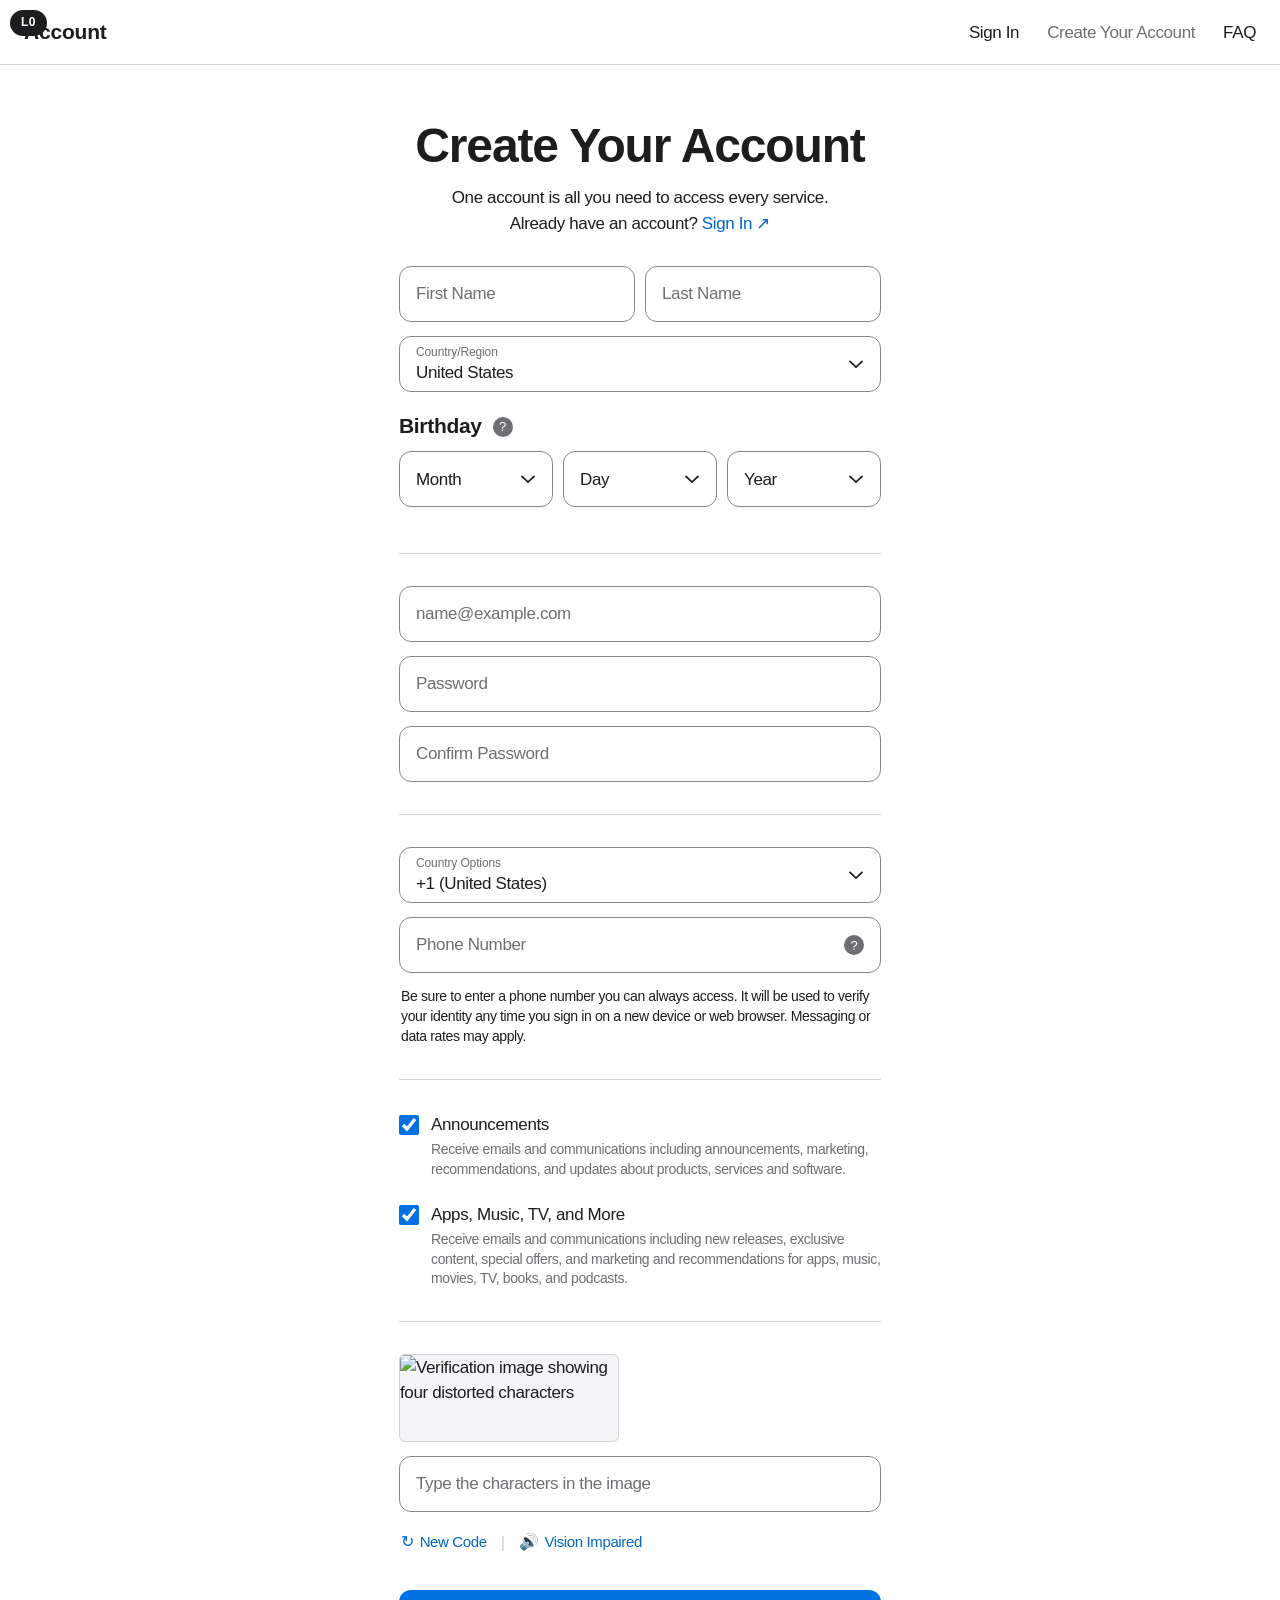
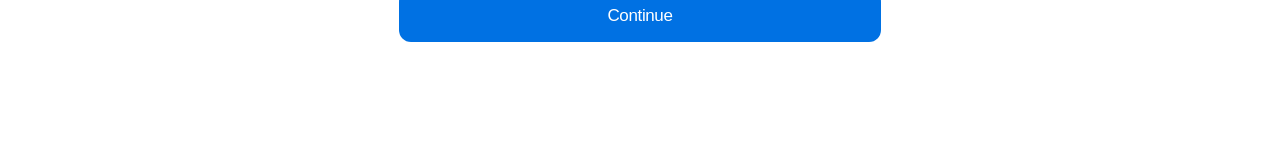
==== apple-signup.html @ 947944c7 "Add files via upload" ====
<!DOCTYPE html>
<html lang="en">
<head>
<meta charset="utf-8">
<meta name="viewport" content="width=device-width, initial-scale=1">
<title>Create Your Account — Accessibility Testbed</title>
<link rel="stylesheet" href="style.css">
</head>
<body>

<span class="level-badge" aria-hidden="true" data-level-badge>L0</span>

<header class="topbar">
  <a class="topbar__brand" href="#main">Account</a>
  <nav class="topbar__nav" aria-label="Account navigation">
    <a href="#main">Sign In</a>
    <a href="#main" aria-current="page">Create Your Account</a>
    <a href="#main">FAQ</a>
  </nav>
</header>

<main id="main" class="page">

  <h1 class="page__title">Create Your Account</h1>
  <p class="page__lede">
    One account is all you need to access every service.<br>
    Already have an account? <a href="#main">Sign In <span aria-hidden="true">&#8599;</span></a>
  </p>

  <form class="form" action="#" method="post" novalidate>

    <!-- ============ SECTION: Your name ============ -->
    <section class="section" aria-labelledby="sec-name">
      <h2 id="sec-name" class="sr-only">Your name</h2>

      <div class="row row--2">
        <div class="field">
          <label class="sr-only" for="first-name" data-labels="first-name">First Name</label>
          <input class="control" type="text" id="first-name" name="first-name"
                 placeholder="First Name" autocomplete="given-name"
                 data-field="first-name"
                 data-gt-label="First Name"
                 data-gt-alt="First name|Given name"
                 data-gt-role="textbox"
                 data-gt-section="Your name">
        </div>

        <div class="field">
          <label class="sr-only" for="last-name" data-labels="last-name">Last Name</label>
          <input class="control" type="text" id="last-name" name="last-name"
                 placeholder="Last Name" autocomplete="family-name"
                 data-field="last-name"
                 data-gt-label="Last Name"
                 data-gt-alt="Last name|Surname|Family name"
                 data-gt-role="textbox"
                 data-gt-section="Your name">
        </div>
      </div>

      <div class="field field--stacked">
        <label class="field__cap" for="country-region" data-labels="country-region">Country/Region</label>
        <select class="control control--select" id="country-region" name="country-region"
                autocomplete="country"
                data-field="country-region"
                data-gt-label="Country/Region"
                data-gt-alt="Country|Region|Country or region"
                data-gt-role="combobox"
                data-gt-section="Your name">
          <option selected>United States</option>
          <option>India</option>
          <option>United Kingdom</option>
          <option>Canada</option>
          <option>Australia</option>
        </select>
      </div>

      <fieldset class="fieldset">
        <legend class="fieldset__legend" data-labels="birth-group">
          Birthday
          <button class="iconbtn" type="button"
                  aria-label="Why we ask for your birthday"
                  data-field="birthday-help"
                  data-gt-label="Why we ask for your birthday"
                  data-gt-alt="Birthday help|More information about birthday"
                  data-gt-role="button"
                  data-gt-section="Your name">
            <span aria-hidden="true">?</span>
          </button>
        </legend>

        <div class="row row--3">
          <div class="field">
            <label class="sr-only" for="birth-month" data-labels="birth-month">Month</label>
            <select class="control control--select" id="birth-month" name="birth-month"
                    data-field="birth-month"
                    data-gt-label="Birthday Month"
                    data-gt-alt="Month|Birth month"
                    data-gt-role="combobox"
                    data-gt-section="Birthday">
              <option value="" selected>Month</option>
              <option>January</option><option>February</option><option>March</option>
            </select>
          </div>
          <div class="field">
            <label class="sr-only" for="birth-day" data-labels="birth-day">Day</label>
            <select class="control control--select" id="birth-day" name="birth-day"
                    data-field="birth-day"
                    data-gt-label="Birthday Day"
                    data-gt-alt="Day|Birth day|Date"
                    data-gt-role="combobox"
                    data-gt-section="Birthday">
              <option value="" selected>Day</option>
              <option>1</option><option>2</option><option>3</option>
            </select>
          </div>
          <div class="field">
            <label class="sr-only" for="birth-year" data-labels="birth-year">Year</label>
            <select class="control control--select" id="birth-year" name="birth-year"
                    data-field="birth-year"
                    data-gt-label="Birthday Year"
                    data-gt-alt="Year|Birth year"
                    data-gt-role="combobox"
                    data-gt-section="Birthday">
              <option value="" selected>Year</option>
              <option>2000</option><option>1999</option><option>1998</option>
            </select>
          </div>
        </div>
      </fieldset>
    </section>

    <hr class="rule">

    <!-- ============ SECTION: Account credentials ============ -->
    <section class="section" aria-labelledby="sec-account">
      <h2 id="sec-account" class="sr-only">Account credentials</h2>

      <div class="field">
        <label class="sr-only" for="email" data-labels="email">Email address</label>
        <input class="control" type="email" id="email" name="email"
               placeholder="name@example.com" autocomplete="email"
               data-field="email"
               data-gt-label="Email address"
               data-gt-alt="Email|E-mail|Email address"
               data-gt-role="textbox"
               data-gt-section="Account credentials">
      </div>

      <div class="field">
        <label class="sr-only" for="password" data-labels="password">Password</label>
        <input class="control" type="password" id="password" name="password"
               placeholder="Password" autocomplete="new-password"
               data-field="password"
               data-gt-label="Password"
               data-gt-alt="Password|New password|Create password"
               data-gt-role="textbox"
               data-gt-section="Account credentials">
      </div>

      <div class="field">
        <label class="sr-only" for="confirm-password" data-labels="confirm-password">Confirm Password</label>
        <input class="control" type="password" id="confirm-password" name="confirm-password"
               placeholder="Confirm Password" autocomplete="new-password"
               data-field="confirm-password"
               data-gt-label="Confirm Password"
               data-gt-alt="Confirm password|Re-enter password|Repeat password|Verify password"
               data-gt-role="textbox"
               data-gt-section="Account credentials">
      </div>
    </section>

    <hr class="rule">

    <!-- ============ SECTION: Phone verification ============ -->
    <section class="section" aria-labelledby="sec-phone">
      <h2 id="sec-phone" class="sr-only">Phone verification</h2>

      <div class="field field--stacked">
        <label class="field__cap" for="phone-country" data-labels="phone-country">Country Options</label>
        <select class="control control--select" id="phone-country" name="phone-country"
                data-field="phone-country"
                data-gt-label="Phone country code"
                data-gt-alt="Country Options|Country code|Dialling code"
                data-gt-role="combobox"
                data-gt-section="Phone verification">
          <option selected>+1 (United States)</option>
          <option>+91 (India)</option>
          <option>+44 (United Kingdom)</option>
        </select>
      </div>

      <div class="field field--withicon">
        <label class="sr-only" for="phone-number" data-labels="phone-number">Phone Number</label>
        <input class="control" type="tel" id="phone-number" name="phone-number"
               placeholder="Phone Number" autocomplete="tel-national"
               aria-describedby="phone-hint"
               data-field="phone-number"
               data-gt-label="Phone Number"
               data-gt-alt="Phone|Phone number|Mobile number|Telephone number"
               data-gt-role="textbox"
               data-gt-section="Phone verification">
        <button class="iconbtn iconbtn--inset" type="button"
                aria-label="Why we ask for your phone number"
                data-field="phone-help"
                data-gt-label="Why we ask for your phone number"
                data-gt-alt="Phone number help|More information about phone number"
                data-gt-role="button"
                data-gt-section="Phone verification">
          <span aria-hidden="true">?</span>
        </button>
      </div>

      <p class="hint" id="phone-hint">
        Be sure to enter a phone number you can always access. It will be used to verify
        your identity any time you sign in on a new device or web browser. Messaging or
        data rates may apply.
      </p>
    </section>

    <hr class="rule">

    <!-- ============ SECTION: Email preferences ============ -->
    <section class="section" aria-labelledby="sec-prefs">
      <h2 id="sec-prefs" class="sr-only">Email preferences</h2>

      <div class="check">
        <input class="check__box" type="checkbox" id="opt-announcements" name="opt-announcements" checked
               aria-describedby="desc-announcements"
               data-field="opt-announcements"
               data-gt-label="Announcements"
               data-gt-alt="Announcements|Receive announcements|Marketing announcements"
               data-gt-role="checkbox"
               data-gt-section="Email preferences">
        <div class="check__body">
          <label class="check__label" for="opt-announcements" data-labels="opt-announcements">Announcements</label>
          <p class="check__desc" id="desc-announcements">
            Receive emails and communications including announcements, marketing,
            recommendations, and updates about products, services and software.
          </p>
        </div>
      </div>

      <div class="check">
        <input class="check__box" type="checkbox" id="opt-media" name="opt-media" checked
               aria-describedby="desc-media"
               data-field="opt-media"
               data-gt-label="Apps, Music, TV, and More"
               data-gt-alt="Apps Music TV and More|Media and entertainment emails"
               data-gt-role="checkbox"
               data-gt-section="Email preferences">
        <div class="check__body">
          <label class="check__label" for="opt-media" data-labels="opt-media">Apps, Music, TV, and More</label>
          <p class="check__desc" id="desc-media">
            Receive emails and communications including new releases, exclusive content,
            special offers, and marketing and recommendations for apps, music, movies,
            TV, books, and podcasts.
          </p>
        </div>
      </div>
    </section>

    <hr class="rule">

    <!-- ============ SECTION: Verification ============ -->
    <section class="section" aria-labelledby="sec-verify">
      <h2 id="sec-verify" class="sr-only">Verification</h2>

      <div class="verify">
        <img class="verify__img" src="assets/captcha.svg" width="220" height="88"
             alt="Verification image showing four distorted characters"
             data-field="captcha-image"
             data-gt-label="Verification image showing four distorted characters"
             data-gt-alt="Captcha image|Verification image|Security image"
             data-gt-role="image"
             data-gt-section="Verification">

        <div class="field verify__field">
          <label class="sr-only" for="captcha-input" data-labels="captcha-input">Type the characters in the image</label>
          <input class="control" type="text" id="captcha-input" name="captcha-input"
                 placeholder="Type the characters in the image" autocomplete="off"
                 data-field="captcha-input"
                 data-gt-label="Type the characters in the image"
                 data-gt-alt="Verification code|Captcha answer|Characters from the image"
                 data-gt-role="textbox"
                 data-gt-section="Verification">
        </div>
      </div>

      <div class="verify__actions">
        <button class="linkbtn" type="button"
                data-field="new-code"
                data-gt-label="New Code"
                data-gt-alt="New code|Refresh code|Get a new image"
                data-gt-role="button"
                data-gt-section="Verification">
          <span class="linkbtn__icon" aria-hidden="true">&#8635;</span>
          <span class="linkbtn__text" data-labels="new-code">New Code</span>
        </button>

        <span class="verify__sep" aria-hidden="true">|</span>

        <button class="linkbtn" type="button"
                aria-label="Hear the characters instead"
                data-field="audio-code"
                data-gt-label="Hear the characters instead"
                data-gt-alt="Audio code|Vision impaired option|Play audio version"
                data-gt-role="button"
                data-gt-section="Verification">
          <span class="linkbtn__icon" aria-hidden="true">&#128266;</span>
          <span class="linkbtn__text" aria-hidden="true">Vision Impaired</span>
        </button>
      </div>
    </section>

    <div class="submit">
      <button class="btn" type="submit"
              data-field="continue"
              data-gt-label="Continue"
              data-gt-alt="Continue|Submit|Create account"
              data-gt-role="button"
              data-gt-section="Verification">
        <span data-labels="continue">Continue</span>
      </button>
    </div>

  </form>
</main>

</body>
</html>
---- style.css ----
/* ==========================================================================
   Testbed stylesheet

   Written for this study. No third-party CSS is reproduced here.
   Dimensions and colours were measured from a rendered reference screenshot
   and re-implemented independently: 482px column, 56px controls, 1px #86868b
   borders, 12px radius, #6e6e73 placeholder ink.

   The same file is loaded by every level, which is what guarantees that L0-L5
   render identically. If you change a metric here, change its ghost-text
   counterpart too and re-run the parity check.
   ========================================================================== */

:root {
  --ink:          #1d1d1f;   /* body and headline text                       */
  --ink-soft:     #6e6e73;   /* placeholders, captions, help glyphs          */
  --line:         #d2d2d7;   /* hairline rules                               */
  --line-control: #86868b;   /* control borders                              */
  --link:         #0066cc;
  --accent:       #0071e3;
  --accent-hover: #0077ed;
  --bg:           #ffffff;

  --radius:       12px;
  --control-h:    56px;
  --pad-x:        16px;      /* control padding; ghost text uses +1px border */
  --gap-x:        10px;
  --gap-y:        14px;
  --column:       482px;

  /* SF Pro is not licensed for redistribution, so it is referenced but not
     bundled. On Android the stack resolves to Roboto. For closer parity,
     drop Inter woff2 files into assets/ and uncomment the @font-face below. */
  --font: -apple-system, BlinkMacSystemFont, "SF Pro Text", "SF Pro Display",
          "Segoe UI", Roboto, Helvetica, Arial, sans-serif;
}

/*
@font-face {
  font-family: "Inter";
  src: url("inter-regular.woff2") format("woff2");
  font-weight: 400; font-display: swap;
}
*/

* { box-sizing: border-box; }

html { -webkit-text-size-adjust: 100%; }

body {
  margin: 0;
  background: var(--bg);
  color: var(--ink);
  font-family: var(--font);
  font-size: 17px;
  line-height: 1.47059;
  letter-spacing: -0.022em;
  -webkit-font-smoothing: antialiased;
  -moz-osx-font-smoothing: grayscale;
}

/* ---------- utility ------------------------------------------------------ */

.sr-only {
  position: absolute;
  width: 1px; height: 1px;
  padding: 0; margin: -1px;
  overflow: hidden;
  clip: rect(0 0 0 0);
  clip-path: inset(50%);
  white-space: nowrap;
  border: 0;
}

.level-badge {
  position: fixed;
  top: 10px; left: 10px;
  z-index: 99;
  padding: 4px 11px;
  border-radius: 980px;
  background: var(--ink);
  color: #fff;
  font-size: 12px;
  font-weight: 600;
  letter-spacing: 0.04em;
  font-variant-numeric: tabular-nums;
  pointer-events: none;
}

/* ---------- top bar ------------------------------------------------------ */

.topbar {
  display: flex;
  align-items: center;
  justify-content: space-between;
  gap: 28px;
  padding: 17px 24px 16px;
  border-bottom: 1px solid var(--line);
  flex-wrap: wrap;
}

.topbar__brand {
  font-size: 21px;
  font-weight: 600;
  letter-spacing: -0.01em;
  color: var(--ink);
  text-decoration: none;
}

.topbar__nav {
  display: flex;
  gap: 28px;
  font-size: 17px;
}

.topbar__nav a {
  color: var(--ink);
  text-decoration: none;
}

.topbar__nav a:hover { text-decoration: underline; }
.topbar__nav a[aria-current="page"] { color: var(--ink-soft); }

/* ---------- page -------------------------------------------------------- */

.page {
  max-width: var(--column);
  margin: 0 auto;
  padding: 56px 0 110px;
}

@media (max-width: 530px) {
  .page { padding-left: 24px; padding-right: 24px; }
}

.page__title {
  margin: 0 0 14px;
  font-size: clamp(38px, 9.6vw, 48px);
  line-height: 1.05;
  letter-spacing: -0.024em;
  font-weight: 600;
  text-align: center;
}

.page__lede {
  margin: 0 0 30px;
  text-align: center;
  font-size: 17px;
  line-height: 1.5;
}

.page__lede a {
  color: var(--link);
  text-decoration: none;
  white-space: nowrap;
}

.page__lede a:hover { text-decoration: underline; }

/* ---------- form scaffolding -------------------------------------------- */

.section { display: block; }

.row { display: flex; gap: var(--gap-x); }
.row--2 > *, .row--3 > * { flex: 1 1 0; min-width: 0; }

.field {
  position: relative;
  margin-bottom: var(--gap-y);
}

.rule {
  border: 0;
  border-top: 1px solid var(--line);
  margin: 32px 0;
}

/* ---------- controls ----------------------------------------------------- */

.control {
  display: block;
  width: 100%;
  height: var(--control-h);
  padding: 0 var(--pad-x);
  font: inherit;
  letter-spacing: inherit;
  color: var(--ink);
  background: var(--bg);
  border: 1px solid var(--line-control);
  border-radius: var(--radius);
  appearance: none;
  -webkit-appearance: none;
  outline-offset: 2px;
}

.control::placeholder {
  color: var(--ink-soft);
  opacity: 1;
}

.control:focus-visible,
[contenteditable]:focus-visible,
[tabindex]:focus-visible,
button:focus-visible,
a:focus-visible {
  outline: 2px solid var(--accent);
  outline-offset: 2px;
}

/* chevron, drawn as an inline data-URI so the page stays self-contained */
.control--select {
  padding-right: 44px;
  background-image: url("data:image/svg+xml,%3Csvg xmlns='http://www.w3.org/2000/svg' viewBox='0 0 14 9'%3E%3Cpath d='M1 1.4 7 7.2 13 1.4' fill='none' stroke='%231d1d1f' stroke-width='1.7' stroke-linecap='round' stroke-linejoin='round'/%3E%3C/svg%3E");
  background-repeat: no-repeat;
  background-position: right 17px center;
  background-size: 14px 9px;
}

/* caption stacked above the value, inside the same 56px box */
.field--stacked .field__cap {
  position: absolute;
  top: 9px; left: calc(var(--pad-x) + 1px);
  z-index: 1;
  font-size: 12px;
  line-height: 1.33;
  letter-spacing: -0.01em;
  color: var(--ink-soft);
  pointer-events: none;
}

.field--stacked .control {
  padding-top: 24px;
  padding-bottom: 6px;
  height: var(--control-h);
  line-height: 1.4;
}

/* ---------- fieldset ----------------------------------------------------- */

.fieldset {
  border: 0;
  margin: 22px 0 0;
  padding: 0;
  min-width: 0;
}

.fieldset__legend {
  padding: 0;
  margin-bottom: 12px;
  font-size: 21px;
  line-height: 1.19;
  letter-spacing: -0.015em;
  font-weight: 600;
  display: flex;
  align-items: center;
  gap: 9px;
}

/* ---------- buttons ------------------------------------------------------ */

/* 24px hit target, 20px visible disc: the transparent border keeps the
   control above the WCAG 2.5.8 minimum without changing how it looks. */
.iconbtn {
  width: 24px; height: 24px;
  flex: 0 0 24px;
  display: inline-flex;
  align-items: center;
  justify-content: center;
  padding: 0;
  border: 2px solid transparent;
  border-radius: 50%;
  background: var(--ink-soft);
  background-clip: padding-box;
  color: #fff;
  font: inherit;
  font-size: 13px;
  font-weight: 500;
  line-height: 1;
  cursor: pointer;
}

.field--withicon .control { padding-right: 52px; }

.iconbtn--inset {
  position: absolute;
  right: 15px;
  top: 16px;
}

.btn {
  display: block;
  width: 100%;
  height: 52px;
  border: 0;
  border-radius: var(--radius);
  background: var(--accent);
  color: #fff;
  font: inherit;
  letter-spacing: inherit;
  cursor: pointer;
}

.btn:hover { background: var(--accent-hover); }

.linkbtn {
  display: inline-flex;
  align-items: center;
  gap: 6px;
  padding: 4px 2px;
  border: 0;
  background: none;
  font: inherit;
  font-size: 15px;
  letter-spacing: inherit;
  color: var(--link);
  cursor: pointer;
}

.linkbtn:hover .linkbtn__text { text-decoration: underline; }
.linkbtn__icon { font-size: 16px; }

/* ---------- hints and checkboxes ---------------------------------------- */

.hint {
  margin: 12px 2px 0;
  font-size: 14px;
  line-height: 1.42;
  color: var(--ink);
}

.check {
  display: flex;
  gap: 12px;
  align-items: flex-start;
  margin-bottom: 22px;
}

.check__box {
  width: 20px; height: 20px;
  flex: 0 0 20px;
  margin: 3px 0 0;
  accent-color: var(--accent);
}

/* stand-in used at L4, where the native checkbox no longer exists */
div.check__box {
  border-radius: 4px;
  background: var(--accent);
  position: relative;
}

div.check__box::after {
  content: "";
  position: absolute;
  left: 7px; top: 3px;
  width: 5px; height: 10px;
  border: solid #fff;
  border-width: 0 2px 2px 0;
  transform: rotate(45deg);
}

.check__body { flex: 1 1 auto; min-width: 0; }

.check__label {
  display: block;
  margin-bottom: 3px;
  font-size: 17px;
  font-weight: 400;
}

.check__desc {
  margin: 0;
  font-size: 14px;
  line-height: 1.42;
  color: var(--ink-soft);
}

/* ---------- verification ------------------------------------------------- */

.verify {
  display: flex;
  flex-direction: column;
  align-items: stretch;
  gap: 14px;
}

.verify__img {
  display: block;
  align-self: flex-start;
  border: 1px solid var(--line);
  border-radius: 6px;
  background: #f5f5f7;
}

.verify__field { margin-bottom: 0; }

.verify__actions {
  display: flex;
  align-items: center;
  gap: 12px;
  margin-top: 14px;
}

.verify__sep { color: var(--line); }

.submit { margin-top: 32px; }

/* ---------- L3+ ghost text ----------------------------------------------- */
/* A removed placeholder is repainted as decoration: visible, aria-hidden, and
   therefore absent from the accessibility tree. Its box model mirrors
   .control exactly (padding + 1px border) so the rendering does not shift. */

.ghost {
  position: absolute;
  /* Inset to the CONTENT box, not the border box: Chrome clips native
     placeholder text at the content edge while overflow:hidden clips at the
     padding edge, so a long string would otherwise run 17px further.
     line-height equal to the content-box height reproduces Chrome's own
     single-line centring exactly, and unlike a flex-centred box it holds at
     any device pixel ratio (verified at 2x and 2.625x). */
  top: 1px; bottom: 1px;
  left: calc(var(--pad-x) + 1px);
  right: calc(var(--pad-x) + 1px);
  display: block;
  padding: 0;
  font: inherit;
  letter-spacing: inherit;
  /* must follow the `font` shorthand, which would otherwise reset it */
  line-height: calc(var(--control-h) - 2px);
  color: var(--ink-soft);
  white-space: nowrap;
  overflow: hidden;
  pointer-events: none;
}

/* the phone field reserves room for its inset help button */
.field--withicon .ghost { right: 52px; }

/* ---------- L4 generic stand-ins ----------------------------------------- */
/* Generic containers must be visually indistinguishable from the native
   controls they replace. */

div.control {
  display: flex;
  align-items: center;
  white-space: nowrap;
  overflow: hidden;
}

.field--stacked div.control {
  align-items: flex-start;
  padding-bottom: 6px;
}

div.btn { display: flex; align-items: center; justify-content: center; }
div.linkbtn { display: inline-flex; }

/* ---------- index page --------------------------------------------------- */

.index { max-width: 640px; margin: 0 auto; padding: 48px 24px 90px; }
.index h1 { font-size: 32px; letter-spacing: -0.02em; font-weight: 600; margin: 0 0 8px; }
.index p { color: var(--ink-soft); font-size: 16px; line-height: 1.5; margin: 0 0 28px; }
.index table { width: 100%; border-collapse: collapse; font-size: 16px; }
.index caption { text-align: left; font-weight: 600; padding-bottom: 10px; }
.index th, .index td {
  text-align: left;
  padding: 13px 10px;
  border-bottom: 1px solid var(--line);
  vertical-align: top;
}
.index th {
  font-size: 12px;
  font-weight: 500;
  text-transform: uppercase;
  letter-spacing: 0.06em;
  color: var(--ink-soft);
}
.index td a { color: var(--link); font-weight: 600; text-decoration: none; }
.index td a:hover { text-decoration: underline; }
.index code { font-size: 14px; color: var(--ink-soft); }

@media (prefers-reduced-motion: reduce) {
  * { animation: none !important; transition: none !important; }
}
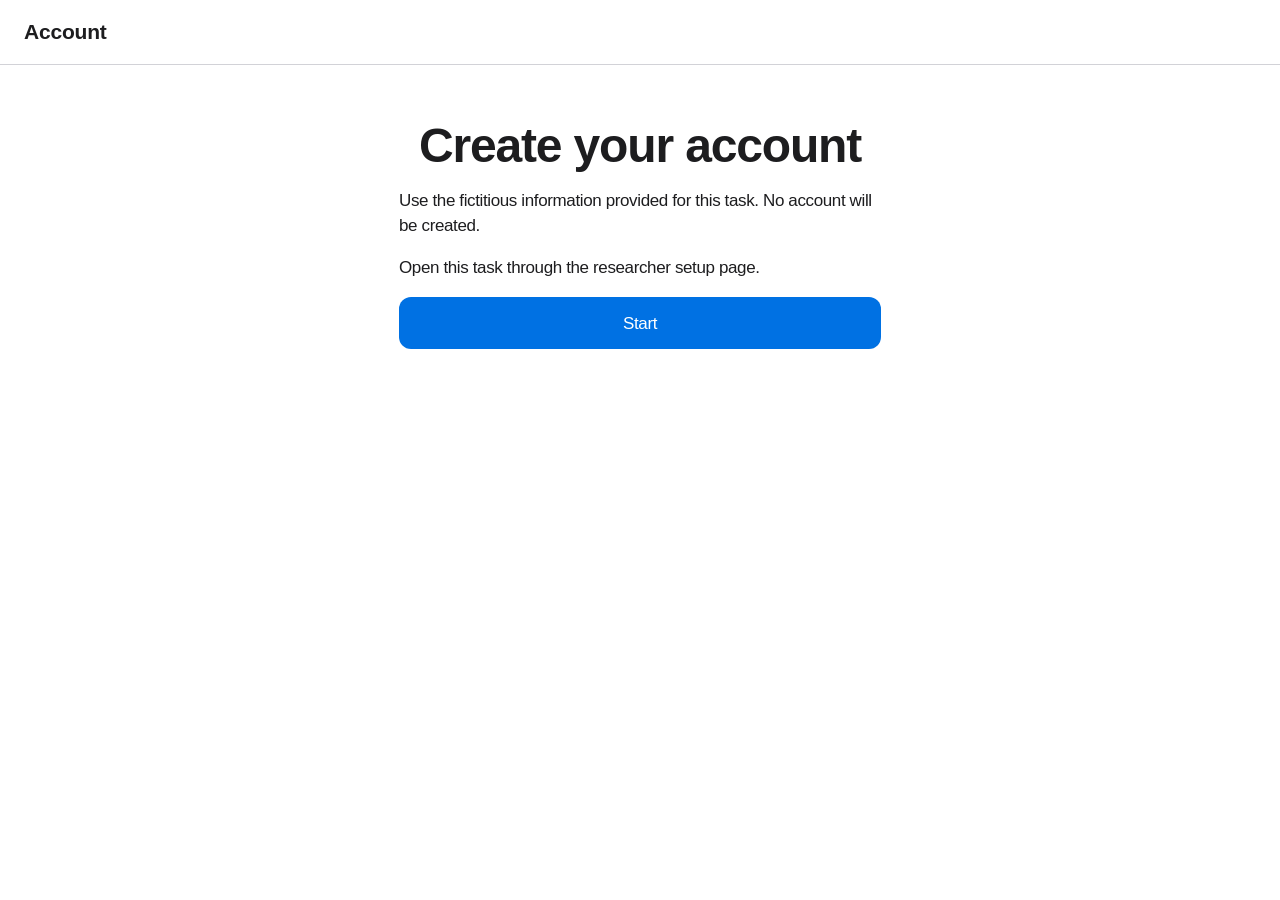
==== commit b54678f3: "Publish correct and degraded HintBack form study with verification" ====
--- a/apple-signup.html
+++ b/apple-signup.html
@@ -1,330 +1,58 @@
-<!DOCTYPE html>
+<!doctype html>
 <html lang="en">
 <head>
-<meta charset="utf-8">
-<meta name="viewport" content="width=device-width, initial-scale=1">
-<title>Create Your Account — Accessibility Testbed</title>
-<link rel="stylesheet" href="style.css">
+  <meta charset="utf-8">
+  <meta name="viewport" content="width=device-width, initial-scale=1">
+  <title>Create your account</title>
+  <link rel="stylesheet" href="style.css">
+  <script src="study.js" defer></script>
 </head>
 <body>
-
-<span class="level-badge" aria-hidden="true" data-level-badge>L0</span>
-
-<header class="topbar">
-  <a class="topbar__brand" href="#main">Account</a>
-  <nav class="topbar__nav" aria-label="Account navigation">
-    <a href="#main">Sign In</a>
-    <a href="#main" aria-current="page">Create Your Account</a>
-    <a href="#main">FAQ</a>
-  </nav>
-</header>
-
-<main id="main" class="page">
-
-  <h1 class="page__title">Create Your Account</h1>
-  <p class="page__lede">
-    One account is all you need to access every service.<br>
-    Already have an account? <a href="#main">Sign In <span aria-hidden="true">&#8599;</span></a>
-  </p>
-
-  <form class="form" action="#" method="post" novalidate>
-
-    <!-- ============ SECTION: Your name ============ -->
-    <section class="section" aria-labelledby="sec-name">
-      <h2 id="sec-name" class="sr-only">Your name</h2>
-
+<header class="topbar"><span class="topbar__brand">Account</span></header>
+<main class="page">
+  <h1 class="page__title">Create your account</h1>
+  <p>Use the fictitious information provided for this task. No account will be created.</p>
+  <section id="ready">
+    <p>Select Start when you are ready. You can end the task at any time.</p>
+    <button id="start" type="button" class="btn">Start</button>
+  </section>
+  <form id="signup" class="form" autocomplete="off" novalidate hidden>
+    <p>All fields are required except the email preference.</p>
+    <div id="errors" role="group" aria-labelledby="errors-title" tabindex="-1" hidden>
+      <h2 id="errors-title">Please check your entries</h2><ul id="error-list"></ul>
+    </div>
+    <section class="section">
+      <h2>Your name</h2>
       <div class="row row--2">
-        <div class="field">
-          <label class="sr-only" for="first-name" data-labels="first-name">First Name</label>
-          <input class="control" type="text" id="first-name" name="first-name"
-                 placeholder="First Name" autocomplete="given-name"
-                 data-field="first-name"
-                 data-gt-label="First Name"
-                 data-gt-alt="First name|Given name"
-                 data-gt-role="textbox"
-                 data-gt-section="Your name">
-        </div>
-
-        <div class="field">
-          <label class="sr-only" for="last-name" data-labels="last-name">Last Name</label>
-          <input class="control" type="text" id="last-name" name="last-name"
-                 placeholder="Last Name" autocomplete="family-name"
-                 data-field="last-name"
-                 data-gt-label="Last Name"
-                 data-gt-alt="Last name|Surname|Family name"
-                 data-gt-role="textbox"
-                 data-gt-section="Your name">
-        </div>
+        <div class="field"><label class="field-label" for="f01">First name</label><input class="control" id="f01" name="f01" type="text" data-field="first-name" required></div>
+        <div class="field"><label class="field-label" for="f02">Last name</label><input class="control" id="f02" name="f02" type="text" data-field="last-name" required></div>
       </div>
-
-      <div class="field field--stacked">
-        <label class="field__cap" for="country-region" data-labels="country-region">Country/Region</label>
-        <select class="control control--select" id="country-region" name="country-region"
-                autocomplete="country"
-                data-field="country-region"
-                data-gt-label="Country/Region"
-                data-gt-alt="Country|Region|Country or region"
-                data-gt-role="combobox"
-                data-gt-section="Your name">
-          <option selected>United States</option>
-          <option>India</option>
-          <option>United Kingdom</option>
-          <option>Canada</option>
-          <option>Australia</option>
-        </select>
-      </div>
-
-      <fieldset class="fieldset">
-        <legend class="fieldset__legend" data-labels="birth-group">
-          Birthday
-          <button class="iconbtn" type="button"
-                  aria-label="Why we ask for your birthday"
-                  data-field="birthday-help"
-                  data-gt-label="Why we ask for your birthday"
-                  data-gt-alt="Birthday help|More information about birthday"
-                  data-gt-role="button"
-                  data-gt-section="Your name">
-            <span aria-hidden="true">?</span>
-          </button>
-        </legend>
-
-        <div class="row row--3">
-          <div class="field">
-            <label class="sr-only" for="birth-month" data-labels="birth-month">Month</label>
-            <select class="control control--select" id="birth-month" name="birth-month"
-                    data-field="birth-month"
-                    data-gt-label="Birthday Month"
-                    data-gt-alt="Month|Birth month"
-                    data-gt-role="combobox"
-                    data-gt-section="Birthday">
-              <option value="" selected>Month</option>
-              <option>January</option><option>February</option><option>March</option>
-            </select>
-          </div>
-          <div class="field">
-            <label class="sr-only" for="birth-day" data-labels="birth-day">Day</label>
-            <select class="control control--select" id="birth-day" name="birth-day"
-                    data-field="birth-day"
-                    data-gt-label="Birthday Day"
-                    data-gt-alt="Day|Birth day|Date"
-                    data-gt-role="combobox"
-                    data-gt-section="Birthday">
-              <option value="" selected>Day</option>
-              <option>1</option><option>2</option><option>3</option>
-            </select>
-          </div>
-          <div class="field">
-            <label class="sr-only" for="birth-year" data-labels="birth-year">Year</label>
-            <select class="control control--select" id="birth-year" name="birth-year"
-                    data-field="birth-year"
-                    data-gt-label="Birthday Year"
-                    data-gt-alt="Year|Birth year"
-                    data-gt-role="combobox"
-                    data-gt-section="Birthday">
-              <option value="" selected>Year</option>
-              <option>2000</option><option>1999</option><option>1998</option>
-            </select>
-          </div>
-        </div>
-      </fieldset>
+      <div class="field"><label class="field-label" for="f03">Country/Region</label><select class="control control--select" id="f03" name="f03" data-field="country-region" required><option value="">Choose a country</option><option>India</option><option>United States</option><option>United Kingdom</option></select></div>
+      <fieldset class="fieldset"><legend>Birthday</legend><div class="row row--3">
+        <div class="field"><label class="field-label" for="f04">Month</label><select class="control control--select" id="f04" name="f04" data-field="birth-month" required><option value="">Choose</option><option>January</option><option>February</option><option>March</option></select></div>
+        <div class="field"><label class="field-label" for="f05">Day</label><select class="control control--select" id="f05" name="f05" data-field="birth-day" required><option value="">Choose</option><option>1</option><option>2</option><option>3</option></select></div>
+        <div class="field"><label class="field-label" for="f06">Year</label><select class="control control--select" id="f06" name="f06" data-field="birth-year" required><option value="">Choose</option><option>2000</option><option>1999</option><option>1998</option></select></div>
+      </div></fieldset>
     </section>
-
     <hr class="rule">
-
-    <!-- ============ SECTION: Account credentials ============ -->
-    <section class="section" aria-labelledby="sec-account">
-      <h2 id="sec-account" class="sr-only">Account credentials</h2>
-
-      <div class="field">
-        <label class="sr-only" for="email" data-labels="email">Email address</label>
-        <input class="control" type="email" id="email" name="email"
-               placeholder="name@example.com" autocomplete="email"
-               data-field="email"
-               data-gt-label="Email address"
-               data-gt-alt="Email|E-mail|Email address"
-               data-gt-role="textbox"
-               data-gt-section="Account credentials">
-      </div>
-
-      <div class="field">
-        <label class="sr-only" for="password" data-labels="password">Password</label>
-        <input class="control" type="password" id="password" name="password"
-               placeholder="Password" autocomplete="new-password"
-               data-field="password"
-               data-gt-label="Password"
-               data-gt-alt="Password|New password|Create password"
-               data-gt-role="textbox"
-               data-gt-section="Account credentials">
-      </div>
-
-      <div class="field">
-        <label class="sr-only" for="confirm-password" data-labels="confirm-password">Confirm Password</label>
-        <input class="control" type="password" id="confirm-password" name="confirm-password"
-               placeholder="Confirm Password" autocomplete="new-password"
-               data-field="confirm-password"
-               data-gt-label="Confirm Password"
-               data-gt-alt="Confirm password|Re-enter password|Repeat password|Verify password"
-               data-gt-role="textbox"
-               data-gt-section="Account credentials">
-      </div>
+    <section class="section">
+      <h2>Account details</h2>
+      <div class="field"><label class="field-label" for="f07">Email address</label><input class="control" id="f07" name="f07" type="email" data-field="email" required></div>
+      <div class="field"><label class="field-label" for="f08">Password</label><input class="control" id="f08" name="f08" type="password" data-field="password" required></div>
+      <div class="field"><label class="field-label" for="f09">Confirm password</label><input class="control" id="f09" name="f09" type="password" data-field="confirm-password" required></div>
+      <div class="field"><label class="field-label" for="f10">Phone number</label><input class="control" id="f10" name="f10" type="tel" data-field="phone-number" required></div>
     </section>
-
-    <hr class="rule">
-
-    <!-- ============ SECTION: Phone verification ============ -->
-    <section class="section" aria-labelledby="sec-phone">
-      <h2 id="sec-phone" class="sr-only">Phone verification</h2>
-
-      <div class="field field--stacked">
-        <label class="field__cap" for="phone-country" data-labels="phone-country">Country Options</label>
-        <select class="control control--select" id="phone-country" name="phone-country"
-                data-field="phone-country"
-                data-gt-label="Phone country code"
-                data-gt-alt="Country Options|Country code|Dialling code"
-                data-gt-role="combobox"
-                data-gt-section="Phone verification">
-          <option selected>+1 (United States)</option>
-          <option>+91 (India)</option>
-          <option>+44 (United Kingdom)</option>
-        </select>
-      </div>
-
-      <div class="field field--withicon">
-        <label class="sr-only" for="phone-number" data-labels="phone-number">Phone Number</label>
-        <input class="control" type="tel" id="phone-number" name="phone-number"
-               placeholder="Phone Number" autocomplete="tel-national"
-               aria-describedby="phone-hint"
-               data-field="phone-number"
-               data-gt-label="Phone Number"
-               data-gt-alt="Phone|Phone number|Mobile number|Telephone number"
-               data-gt-role="textbox"
-               data-gt-section="Phone verification">
-        <button class="iconbtn iconbtn--inset" type="button"
-                aria-label="Why we ask for your phone number"
-                data-field="phone-help"
-                data-gt-label="Why we ask for your phone number"
-                data-gt-alt="Phone number help|More information about phone number"
-                data-gt-role="button"
-                data-gt-section="Phone verification">
-          <span aria-hidden="true">?</span>
-        </button>
-      </div>
-
-      <p class="hint" id="phone-hint">
-        Be sure to enter a phone number you can always access. It will be used to verify
-        your identity any time you sign in on a new device or web browser. Messaging or
-        data rates may apply.
-      </p>
-    </section>
-
-    <hr class="rule">
-
-    <!-- ============ SECTION: Email preferences ============ -->
-    <section class="section" aria-labelledby="sec-prefs">
-      <h2 id="sec-prefs" class="sr-only">Email preferences</h2>
-
-      <div class="check">
-        <input class="check__box" type="checkbox" id="opt-announcements" name="opt-announcements" checked
-               aria-describedby="desc-announcements"
-               data-field="opt-announcements"
-               data-gt-label="Announcements"
-               data-gt-alt="Announcements|Receive announcements|Marketing announcements"
-               data-gt-role="checkbox"
-               data-gt-section="Email preferences">
-        <div class="check__body">
-          <label class="check__label" for="opt-announcements" data-labels="opt-announcements">Announcements</label>
-          <p class="check__desc" id="desc-announcements">
-            Receive emails and communications including announcements, marketing,
-            recommendations, and updates about products, services and software.
-          </p>
-        </div>
-      </div>
-
-      <div class="check">
-        <input class="check__box" type="checkbox" id="opt-media" name="opt-media" checked
-               aria-describedby="desc-media"
-               data-field="opt-media"
-               data-gt-label="Apps, Music, TV, and More"
-               data-gt-alt="Apps Music TV and More|Media and entertainment emails"
-               data-gt-role="checkbox"
-               data-gt-section="Email preferences">
-        <div class="check__body">
-          <label class="check__label" for="opt-media" data-labels="opt-media">Apps, Music, TV, and More</label>
-          <p class="check__desc" id="desc-media">
-            Receive emails and communications including new releases, exclusive content,
-            special offers, and marketing and recommendations for apps, music, movies,
-            TV, books, and podcasts.
-          </p>
-        </div>
-      </div>
-    </section>
-
-    <hr class="rule">
-
-    <!-- ============ SECTION: Verification ============ -->
-    <section class="section" aria-labelledby="sec-verify">
-      <h2 id="sec-verify" class="sr-only">Verification</h2>
-
-      <div class="verify">
-        <img class="verify__img" src="assets/captcha.svg" width="220" height="88"
-             alt="Verification image showing four distorted characters"
-             data-field="captcha-image"
-             data-gt-label="Verification image showing four distorted characters"
-             data-gt-alt="Captcha image|Verification image|Security image"
-             data-gt-role="image"
-             data-gt-section="Verification">
-
-        <div class="field verify__field">
-          <label class="sr-only" for="captcha-input" data-labels="captcha-input">Type the characters in the image</label>
-          <input class="control" type="text" id="captcha-input" name="captcha-input"
-                 placeholder="Type the characters in the image" autocomplete="off"
-                 data-field="captcha-input"
-                 data-gt-label="Type the characters in the image"
-                 data-gt-alt="Verification code|Captcha answer|Characters from the image"
-                 data-gt-role="textbox"
-                 data-gt-section="Verification">
-        </div>
-      </div>
-
-      <div class="verify__actions">
-        <button class="linkbtn" type="button"
-                data-field="new-code"
-                data-gt-label="New Code"
-                data-gt-alt="New code|Refresh code|Get a new image"
-                data-gt-role="button"
-                data-gt-section="Verification">
-          <span class="linkbtn__icon" aria-hidden="true">&#8635;</span>
-          <span class="linkbtn__text" data-labels="new-code">New Code</span>
-        </button>
-
-        <span class="verify__sep" aria-hidden="true">|</span>
-
-        <button class="linkbtn" type="button"
-                aria-label="Hear the characters instead"
-                data-field="audio-code"
-                data-gt-label="Hear the characters instead"
-                data-gt-alt="Audio code|Vision impaired option|Play audio version"
-                data-gt-role="button"
-                data-gt-section="Verification">
-          <span class="linkbtn__icon" aria-hidden="true">&#128266;</span>
-          <span class="linkbtn__text" aria-hidden="true">Vision Impaired</span>
-        </button>
-      </div>
-    </section>
-
-    <div class="submit">
-      <button class="btn" type="submit"
-              data-field="continue"
-              data-gt-label="Continue"
-              data-gt-alt="Continue|Submit|Create account"
-              data-gt-role="button"
-              data-gt-section="Verification">
-        <span data-labels="continue">Continue</span>
-      </button>
-    </div>
-
+    <div class="check"><input class="check__box" type="checkbox" id="f11" name="f11" data-field="opt-announcements"><label for="f11">Receive announcements by email (optional)</label></div>
+    <div class="submit"><button class="btn" type="submit">Continue</button></div>
+    <button id="stop" type="button" class="linkbtn">End task without submitting</button>
   </form>
+  <section id="result" tabindex="-1" aria-labelledby="result-title" hidden>
+    <h2 id="result-title"></h2><p id="result-message"></p>
+    <details><summary>Researcher: session results</summary>
+      <p id="summary"></p><button id="download" type="button">Download session log</button>
+      <p><a href="../">Set up another task</a></p>
+    </details>
+  </section>
 </main>
-
 </body>
 </html>
--- a/style.css
+++ b/style.css
@@ -6,9 +6,8 @@
    and re-implemented independently: 482px column, 56px controls, 1px #86868b
    borders, 12px radius, #6e6e73 placeholder ink.
 
-   The same file is loaded by every level, which is what guarantees that L0-L5
-   render identically. If you change a metric here, change its ghost-text
-   counterpart too and re-run the parity check.
+   Shared by the correct and degraded form. Legacy styles are retained for
+   layout reuse; the active pages contain no ghost text or generic controls.
    ========================================================================== */
 
 :root {
@@ -482,3 +481,15 @@
 @media (prefers-reduced-motion: reduce) {
   * { animation: none !important; transition: none !important; }
 }
+
+/* Active two-version study form. */
+[hidden] { display: none !important; }
+.field-label { display: block; margin-bottom: 6px; }
+.field-error, #errors { color: #9b1c1c; }
+#errors { border: 2px solid currentColor; padding: 16px; margin-bottom: 24px; }
+#result:focus, #errors:focus { outline: 3px solid var(--accent); outline-offset: 4px; }
+#stop { margin: 24px 0; }
+#result details { margin-top: 32px; }
+dt { font-weight: 600; margin-top: 10px; }
+dd { margin-left: 0; overflow-wrap: anywhere; }
+button { cursor: pointer; }
